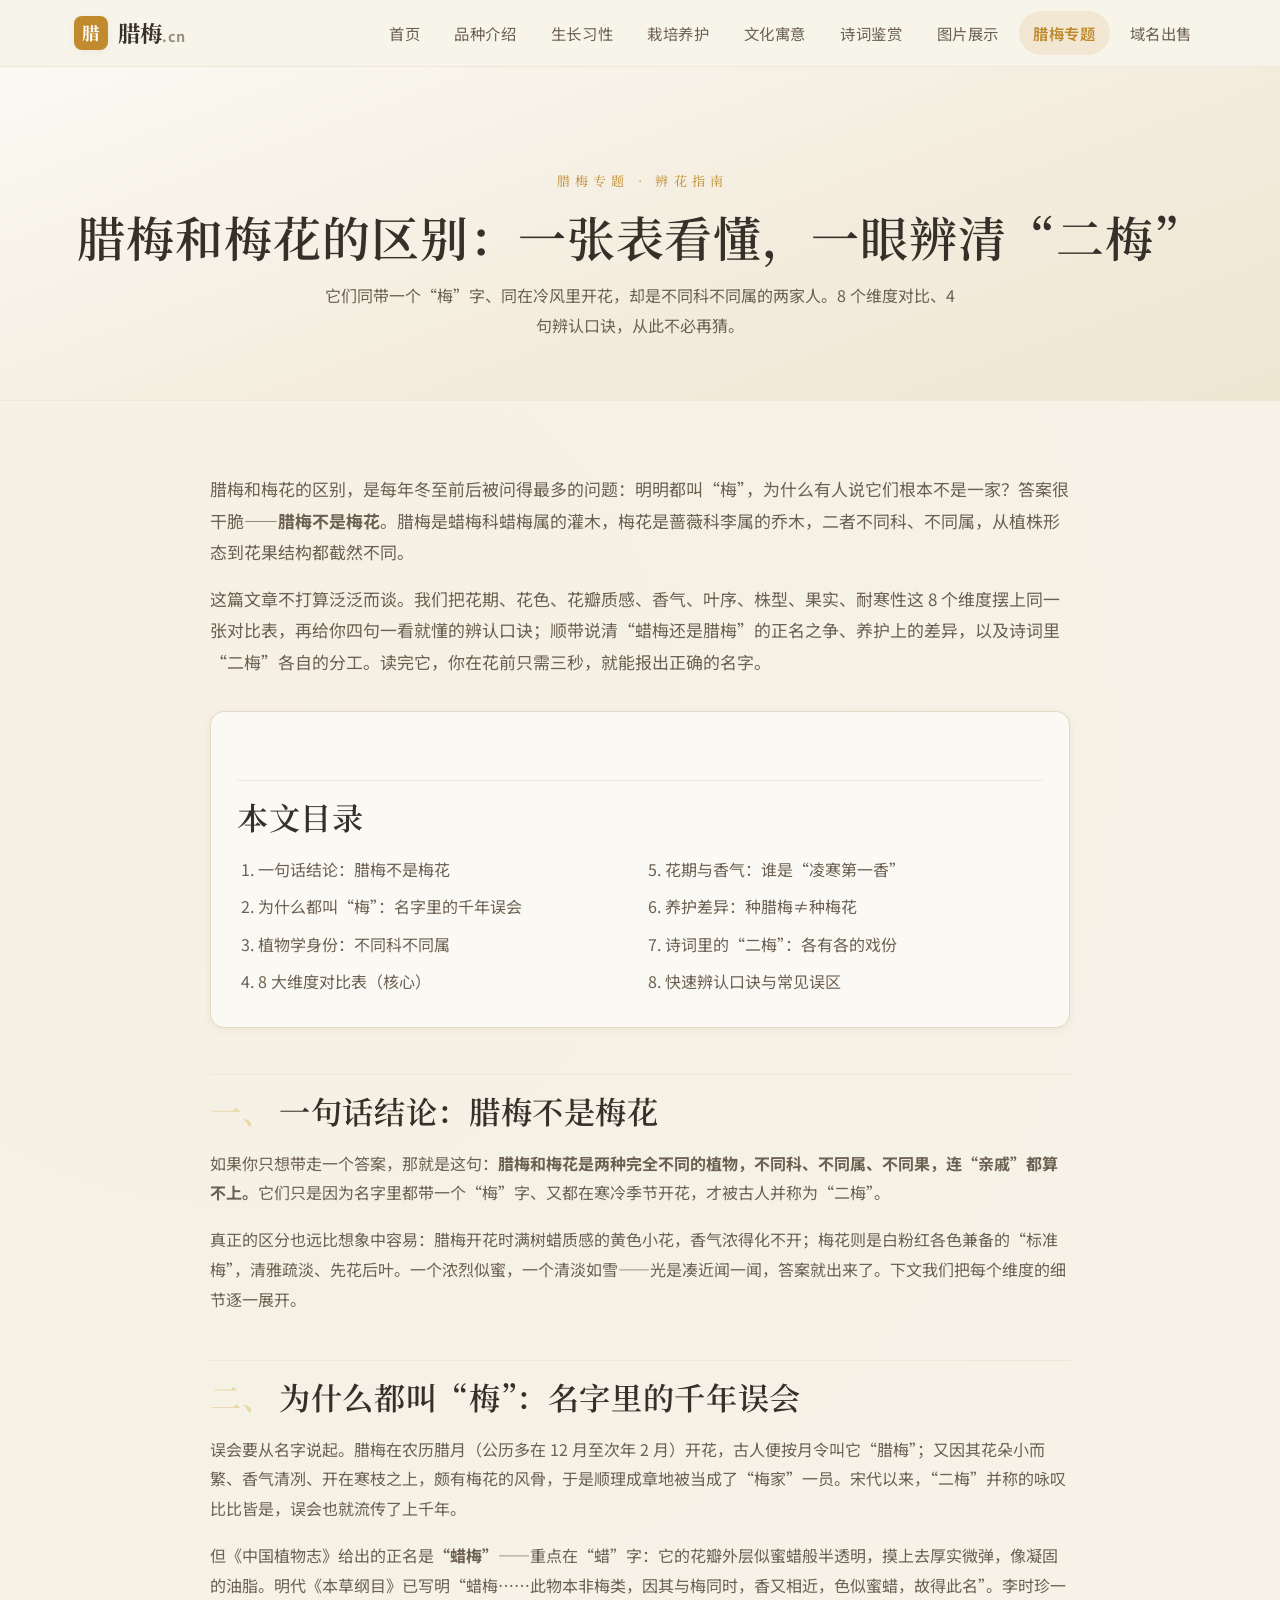
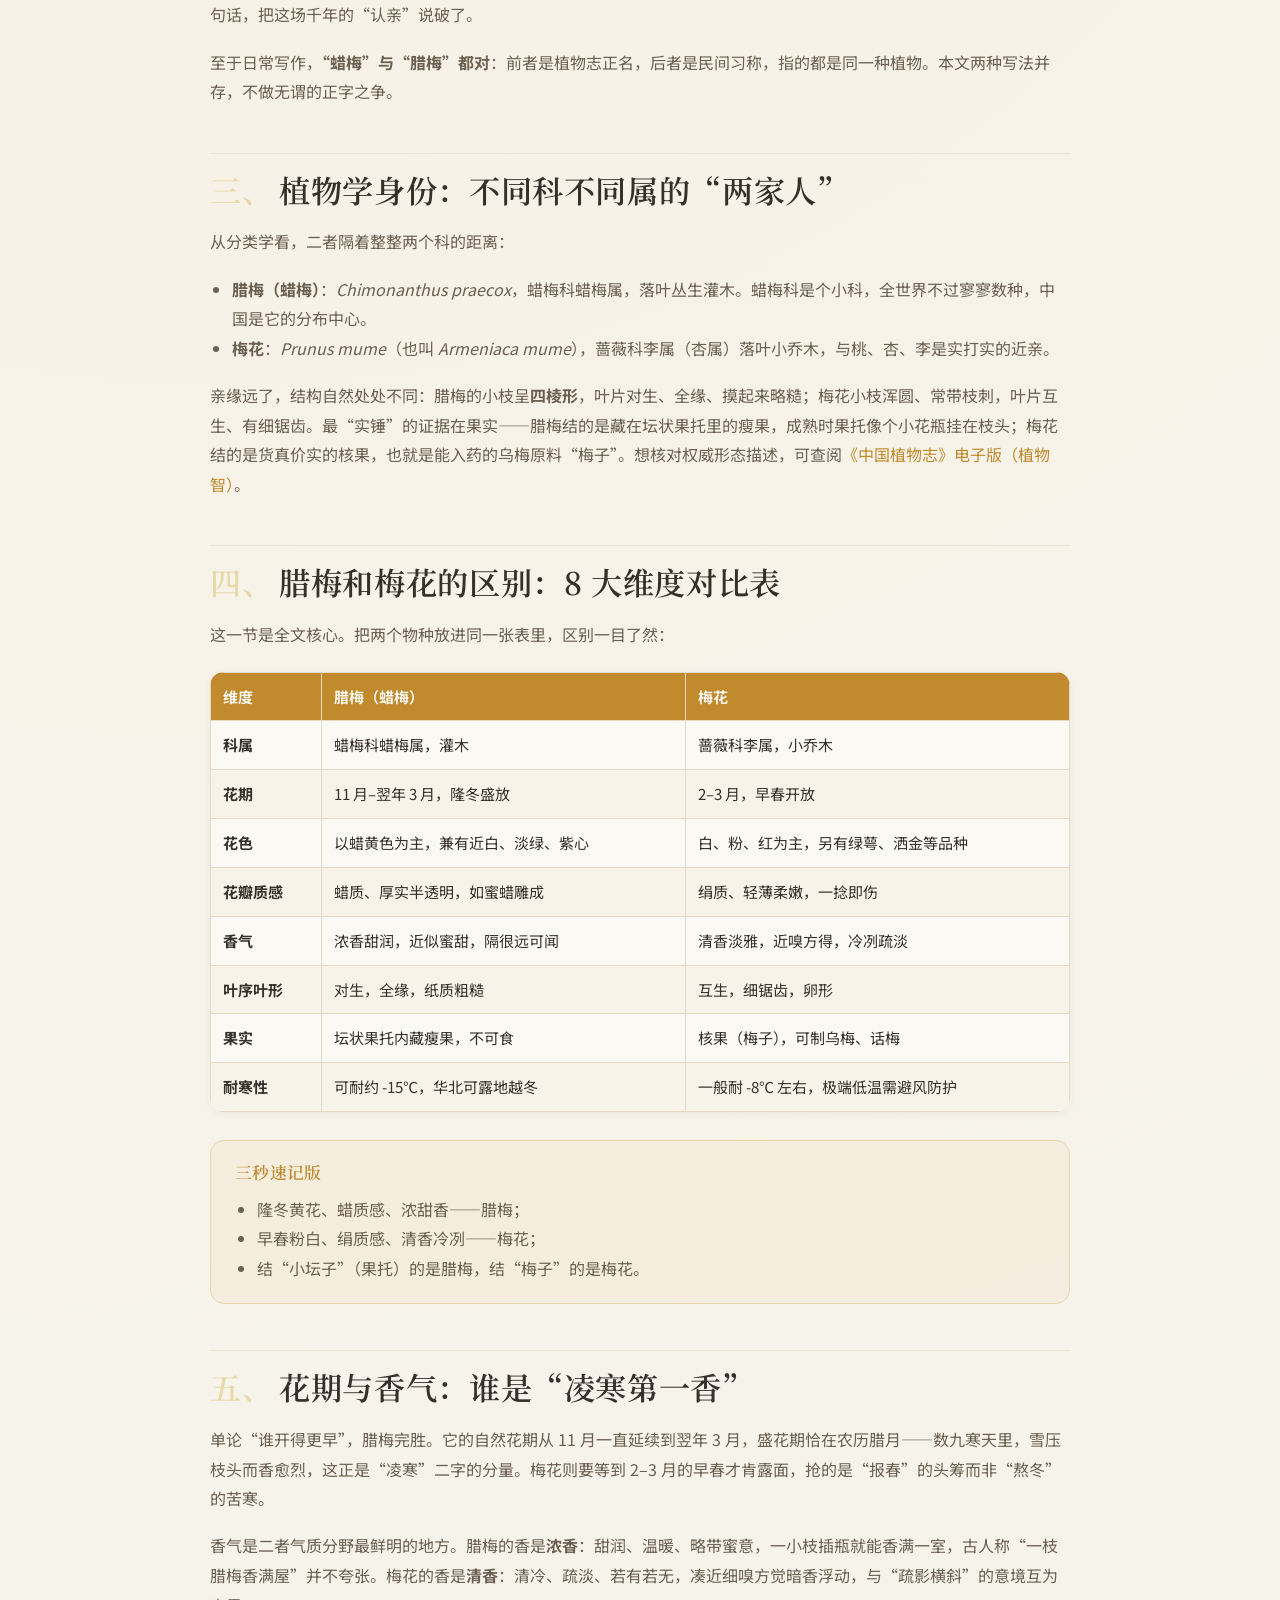
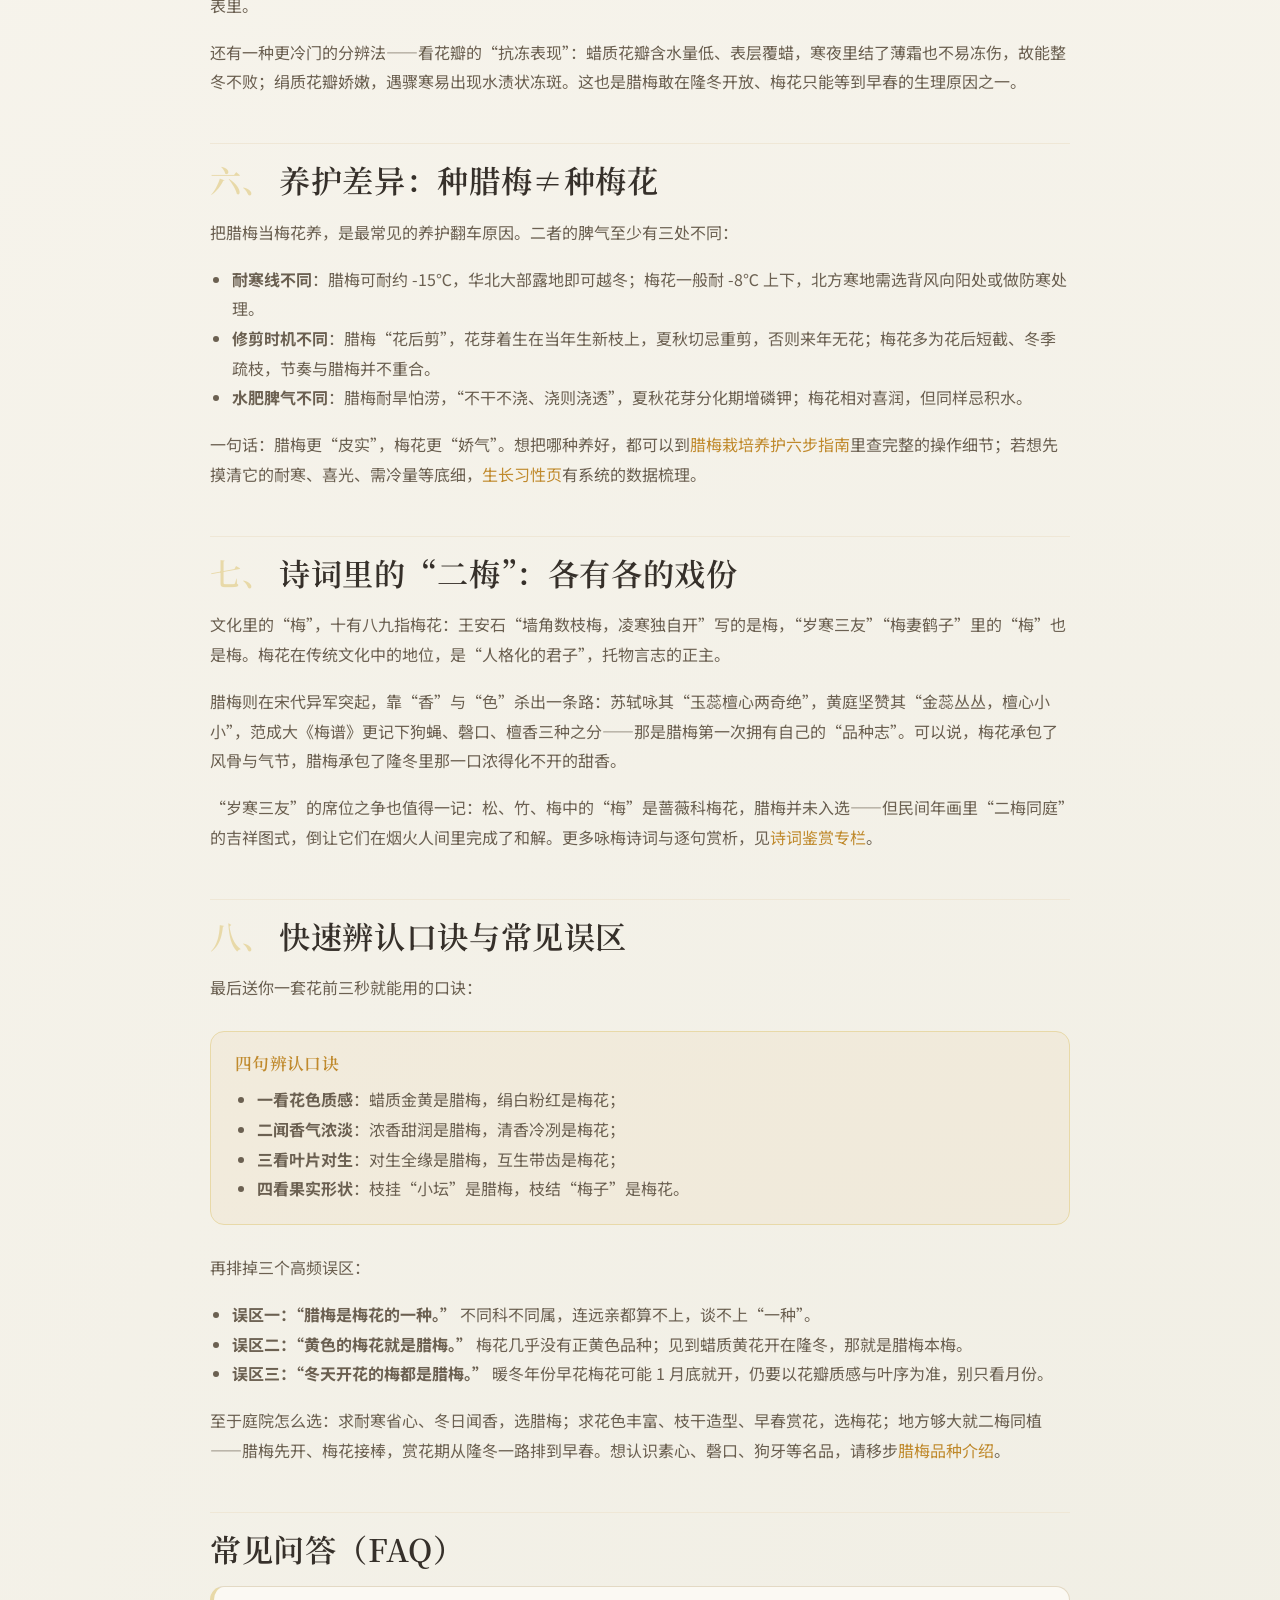
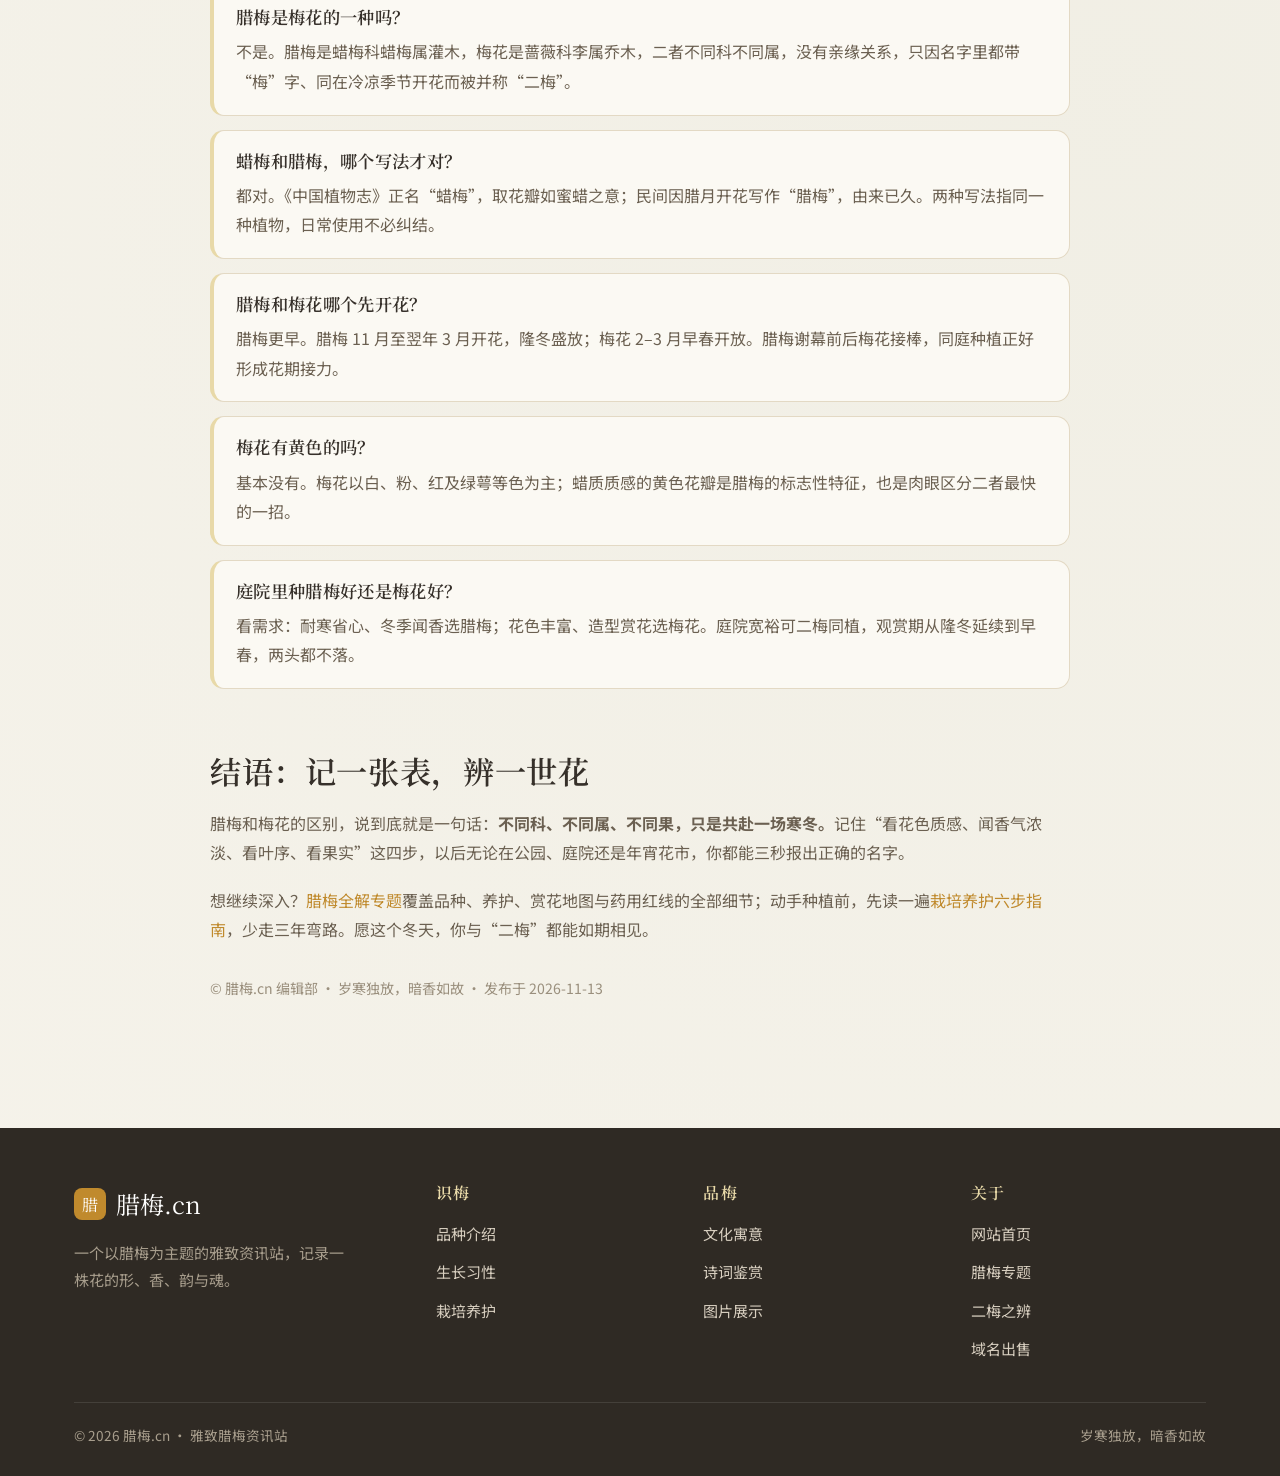
==== chabie.html @ dc93f404 "新增Spoke深文「腊梅和梅花的区别」：8维度对比表+辨认口诀+FAQ，专题页挂延伸阅读内链并更新sitemap" ====
<!DOCTYPE html>
<html lang="zh-CN">
<head>
  <script>document.documentElement.classList.add('js');</script>
  <meta charset="UTF-8" />
  <meta name="viewport" content="width=device-width, initial-scale=1.0" />
  <title>腊梅和梅花的区别：8大维度对比表+快速辨认口诀 | 腊梅.cn</title>
  <meta name="description" content="腊梅和梅花的区别在哪？一句话：不同科不同属，不是一种花。本文用花期、花色、花瓣质感、香气、叶序、株型、果实、耐寒性8个维度对比表加四句辨认口诀，讲透腊梅和梅花怎么区分，并解答谁先开花、蜡梅怎么写、庭院怎么选等5个高频问题。" />
  <meta name="keywords" content="腊梅和梅花的区别,蜡梅和梅花的区别,腊梅是梅花吗,腊梅和梅花怎么区分,腊梅梅花对比,腊梅梅花哪个先开花,庭院种腊梅还是梅花" />
  <meta name="author" content="腊梅.cn 编辑部" />
  <meta name="robots" content="index,follow" />
  <link rel="canonical" href="https://腊梅.cn/chabie.html" />

  <!-- Open Graph -->
  <meta property="og:type" content="article" />
  <meta property="og:title" content="腊梅和梅花的区别：8大维度对比表+快速辨认口诀" />
  <meta property="og:description" content="不同科不同属的“二梅”到底差在哪？花期、花色、蜡质花瓣、香气、叶序、果实、耐寒性一次对比清楚，四句口诀一眼辨明。" />
  <meta property="og:image" content="https://腊梅.cn/assets/closeup.jpg" />
  <meta property="og:url" content="https://腊梅.cn/chabie.html" />
  <meta name="twitter:card" content="summary_large_image" />

  <link rel="preconnect" href="https://fonts.googleapis.com" />
  <link rel="preconnect" href="https://fonts.gstatic.com" crossorigin />
  <link href="https://fonts.googleapis.com/css2?family=Noto+Serif+SC:wght@400;600;700&family=Noto+Sans+SC:wght@400;500;700&display=swap" rel="stylesheet" />
  <link rel="stylesheet" href="css/style.css" />
  <link rel="icon" href="assets/favicon.svg" type="image/svg+xml" />

  <!-- 结构化数据：Article + Breadcrumb + FAQ -->
  <script type="application/ld+json">
  {
    "@context": "https://schema.org",
    "@graph": [
      {
        "@type": "Article",
        "headline": "腊梅和梅花的区别：8大维度对比表与快速辨认口诀",
        "image": ["https://腊梅.cn/assets/closeup.jpg"],
        "datePublished": "2026-11-13",
        "dateModified": "2026-11-13",
        "author": { "@type": "Organization", "name": "腊梅.cn 编辑部" },
        "publisher": {
          "@type": "Organization", "name": "腊梅.cn",
          "logo": { "@type": "ImageObject", "url": "https://腊梅.cn/assets/favicon.svg" }
        },
        "description": "腊梅和梅花的区别全解析：不同科不同属，8个维度对比表、四句辨认口诀、养护差异与文化典故，附5条高频问答。",
        "mainEntityOfPage": { "@type": "WebPage", "@id": "https://腊梅.cn/chabie.html" }
      },
      {
        "@type": "BreadcrumbList",
        "itemListElement": [
          { "@type": "ListItem", "position": 1, "name": "腊梅.cn", "item": "https://腊梅.cn/" },
          { "@type": "ListItem", "position": 2, "name": "腊梅专题", "item": "https://腊梅.cn/lamei.html" },
          { "@type": "ListItem", "position": 3, "name": "腊梅和梅花的区别", "item": "https://腊梅.cn/chabie.html" }
        ]
      },
      {
        "@type": "FAQPage",
        "mainEntity": [
          { "@type": "Question", "name": "腊梅是梅花的一种吗？", "acceptedAnswer": { "@type": "Answer", "text": "不是。腊梅是蜡梅科蜡梅属灌木，梅花是蔷薇科李属乔木，二者不同科不同属，没有亲缘关系，只是名字里都带“梅”字、同样在冷凉季节开花而被并称“二梅”。" } },
          { "@type": "Question", "name": "蜡梅和腊梅，哪个写法才对？", "acceptedAnswer": { "@type": "Answer", "text": "两种写法都对、都指同一种植物。《中国植物志》正名用“蜡梅”，因其花瓣似蜜蜡；民间因它在腊月开花而写作“腊梅”，由来已久，属通用异写。" } },
          { "@type": "Question", "name": "腊梅和梅花哪个先开花？", "acceptedAnswer": { "@type": "Answer", "text": "腊梅更早。腊梅自然花期11月至翌年3月，隆冬盛放；梅花多在2月至3月早春开放。腊梅谢幕前后，梅花恰好接棒，二者可形成花期接力。" } },
          { "@type": "Question", "name": "梅花有黄色的吗？", "acceptedAnswer": { "@type": "Answer", "text": "基本没有。梅花以白、粉、红及绿萼等色为主；黄色系、蜡质质感的花瓣是腊梅的标志性特征，这也是肉眼区分二者最快的一招。" } },
          { "@type": "Question", "name": "庭院里种腊梅好还是梅花好？", "acceptedAnswer": { "@type": "Answer", "text": "求耐寒省心、冬季闻香选腊梅；求花色丰富、枝干造型与早春赏花选梅花。庭院够大也可二梅同植，腊梅先开、梅花接棒，观赏期可从冬天延续到早春。" } }
        ]
      }
    ]
  }
  </script>
</head>
<body>

  <!-- ============ 顶部导航 ============ -->
  <header class="site-header">
    <div class="container nav">
      <a class="brand" href="index.html" aria-label="腊梅.cn 首页">
        <span class="seal" aria-hidden="true">腊</span>
        <span>腊梅<span class="tld">.cn</span></span>
      </a>
      <button class="nav-toggle" aria-label="展开导航菜单" aria-expanded="false" aria-controls="nav-links">
        <span></span><span></span><span></span>
      </button>
      <ul class="nav-links" id="nav-links">
        <li><a href="index.html">首页</a></li>
        <li><a href="varieties.html">品种介绍</a></li>
        <li><a href="habits.html">生长习性</a></li>
        <li><a href="cultivation.html">栽培养护</a></li>
        <li><a href="culture.html">文化寓意</a></li>
        <li><a href="poetry.html">诗词鉴赏</a></li>
        <li><a href="gallery.html">图片展示</a></li>
        <li><a href="lamei.html" class="active">腊梅专题</a></li>
        <li><a href="sale.html">域名出售</a></li>
      </ul>
    </div>
  </header>

  <main>
    <!-- ============ 文章主视觉 ============ -->
    <section class="article-hero">
      <div class="container">
        <span class="kicker">腊梅专题 · 辨花指南</span>
        <h1>腊梅和梅花的区别：一张表看懂，一眼辨清“二梅”</h1>
        <p>它们同带一个“梅”字、同在冷风里开花，却是不同科不同属的两家人。8 个维度对比、4 句辨认口诀，从此不必再猜。</p>
      </div>
    </section>

    <div class="section">
      <div class="container">
        <article class="article">

          <!-- 导语：150-250 字，前 100 字含主词 -->
          <div class="lead">
            <p>腊梅和梅花的区别，是每年冬至前后被问得最多的问题：明明都叫“梅”，为什么有人说它们根本不是一家？答案很干脆——<strong>腊梅不是梅花</strong>。腊梅是蜡梅科蜡梅属的灌木，梅花是蔷薇科李属的乔木，二者不同科、不同属，从植株形态到花果结构都截然不同。</p>
            <p>这篇文章不打算泛泛而谈。我们把花期、花色、花瓣质感、香气、叶序、株型、果实、耐寒性这 8 个维度摆上同一张对比表，再给你四句一看就懂的辨认口诀；顺带说清“蜡梅还是腊梅”的正名之争、养护上的差异，以及诗词里“二梅”各自的分工。读完它，你在花前只需三秒，就能报出正确的名字。</p>
          </div>

          <!-- 目录 -->
          <nav class="toc" aria-label="文章目录">
            <h2>本文目录</h2>
            <ol>
              <li><a href="#s1">一句话结论：腊梅不是梅花</a></li>
              <li><a href="#s2">为什么都叫“梅”：名字里的千年误会</a></li>
              <li><a href="#s3">植物学身份：不同科不同属</a></li>
              <li><a href="#s4">8 大维度对比表（核心）</a></li>
              <li><a href="#s5">花期与香气：谁是“凌寒第一香”</a></li>
              <li><a href="#s6">养护差异：种腊梅≠种梅花</a></li>
              <li><a href="#s7">诗词里的“二梅”：各有各的戏份</a></li>
              <li><a href="#s8">快速辨认口诀与常见误区</a></li>
            </ol>
          </nav>

          <!-- ===== 一 ===== -->
          <section id="s1">
            <h2><span class="num">一、</span>一句话结论：腊梅不是梅花</h2>
            <p>如果你只想带走一个答案，那就是这句：<strong>腊梅和梅花是两种完全不同的植物，不同科、不同属、不同果，连“亲戚”都算不上。</strong>它们只是因为名字里都带一个“梅”字、又都在寒冷季节开花，才被古人并称为“二梅”。</p>
            <p>真正的区分也远比想象中容易：腊梅开花时满树蜡质感的黄色小花，香气浓得化不开；梅花则是白粉红各色兼备的“标准梅”，清雅疏淡、先花后叶。一个浓烈似蜜，一个清淡如雪——光是凑近闻一闻，答案就出来了。下文我们把每个维度的细节逐一展开。</p>
          </section>

          <!-- ===== 二 ===== -->
          <section id="s2">
            <h2><span class="num">二、</span>为什么都叫“梅”：名字里的千年误会</h2>
            <p>误会要从名字说起。腊梅在农历腊月（公历多在 12 月至次年 2 月）开花，古人便按月令叫它“腊梅”；又因其花朵小而繁、香气清冽、开在寒枝之上，颇有梅花的风骨，于是顺理成章地被当成了“梅家”一员。宋代以来，“二梅”并称的咏叹比比皆是，误会也就流传了上千年。</p>
            <p>但《中国植物志》给出的正名是<strong>“蜡梅”</strong>——重点在“蜡”字：它的花瓣外层似蜜蜡般半透明，摸上去厚实微弹，像凝固的油脂。明代《本草纲目》已写明“蜡梅……此物本非梅类，因其与梅同时，香又相近，色似蜜蜡，故得此名”。李时珍一句话，把这场千年的“认亲”说破了。</p>
            <p>至于日常写作，<strong>“蜡梅”与“腊梅”都对</strong>：前者是植物志正名，后者是民间习称，指的都是同一种植物。本文两种写法并存，不做无谓的正字之争。</p>
          </section>

          <!-- ===== 三 ===== -->
          <section id="s3">
            <h2><span class="num">三、</span>植物学身份：不同科不同属的“两家人”</h2>
            <p>从分类学看，二者隔着整整两个科的距离：</p>
            <ul>
              <li><strong>腊梅（蜡梅）</strong>：<em>Chimonanthus praecox</em>，蜡梅科蜡梅属，落叶丛生灌木。蜡梅科是个小科，全世界不过寥寥数种，中国是它的分布中心。</li>
              <li><strong>梅花</strong>：<em>Prunus mume</em>（也叫 <em>Armeniaca mume</em>），蔷薇科李属（杏属）落叶小乔木，与桃、杏、李是实打实的近亲。</li>
            </ul>
            <p>亲缘远了，结构自然处处不同：腊梅的小枝呈<strong>四棱形</strong>，叶片对生、全缘、摸起来略糙；梅花小枝浑圆、常带枝刺，叶片互生、有细锯齿。最“实锤”的证据在果实——腊梅结的是藏在坛状果托里的瘦果，成熟时果托像个小花瓶挂在枝头；梅花结的是货真价实的核果，也就是能入药的乌梅原料“梅子”。想核对权威形态描述，可查阅<a href="https://www.iplant.cn/frps" target="_blank" rel="noopener">《中国植物志》电子版（植物智）</a>。</p>
          </section>

          <!-- ===== 四 ===== -->
          <section id="s4">
            <h2><span class="num">四、</span>腊梅和梅花的区别：8 大维度对比表</h2>
            <p>这一节是全文核心。把两个物种放进同一张表里，区别一目了然：</p>
            <table>
              <thead>
                <tr><th>维度</th><th>腊梅（蜡梅）</th><th>梅花</th></tr>
              </thead>
              <tbody>
                <tr><td><strong>科属</strong></td><td>蜡梅科蜡梅属，灌木</td><td>蔷薇科李属，小乔木</td></tr>
                <tr><td><strong>花期</strong></td><td>11 月–翌年 3 月，隆冬盛放</td><td>2–3 月，早春开放</td></tr>
                <tr><td><strong>花色</strong></td><td>以蜡黄色为主，兼有近白、淡绿、紫心</td><td>白、粉、红为主，另有绿萼、洒金等品种</td></tr>
                <tr><td><strong>花瓣质感</strong></td><td>蜡质、厚实半透明，如蜜蜡雕成</td><td>绢质、轻薄柔嫩，一捻即伤</td></tr>
                <tr><td><strong>香气</strong></td><td>浓香甜润，近似蜜甜，隔很远可闻</td><td>清香淡雅，近嗅方得，冷冽疏淡</td></tr>
                <tr><td><strong>叶序叶形</strong></td><td>对生，全缘，纸质粗糙</td><td>互生，细锯齿，卵形</td></tr>
                <tr><td><strong>果实</strong></td><td>坛状果托内藏瘦果，不可食</td><td>核果（梅子），可制乌梅、话梅</td></tr>
                <tr><td><strong>耐寒性</strong></td><td>可耐约 -15℃，华北可露地越冬</td><td>一般耐 -8℃ 左右，极端低温需避风防护</td></tr>
              </tbody>
            </table>
            <div class="keypoints">
              <h3>三秒速记版</h3>
              <ul>
                <li>隆冬黄花、蜡质感、浓甜香——腊梅；</li>
                <li>早春粉白、绢质感、清香冷冽——梅花；</li>
                <li>结“小坛子”（果托）的是腊梅，结“梅子”的是梅花。</li>
              </ul>
            </div>
          </section>

          <!-- ===== 五 ===== -->
          <section id="s5">
            <h2><span class="num">五、</span>花期与香气：谁是“凌寒第一香”</h2>
            <p>单论“谁开得更早”，腊梅完胜。它的自然花期从 11 月一直延续到翌年 3 月，盛花期恰在农历腊月——数九寒天里，雪压枝头而香愈烈，这正是“凌寒”二字的分量。梅花则要等到 2–3 月的早春才肯露面，抢的是“报春”的头筹而非“熬冬”的苦寒。</p>
            <p>香气是二者气质分野最鲜明的地方。腊梅的香是<strong>浓香</strong>：甜润、温暖、略带蜜意，一小枝插瓶就能香满一室，古人称“一枝腊梅香满屋”并不夸张。梅花的香是<strong>清香</strong>：清冷、疏淡、若有若无，凑近细嗅方觉暗香浮动，与“疏影横斜”的意境互为表里。</p>
            <p>还有一种更冷门的分辨法——看花瓣的“抗冻表现”：蜡质花瓣含水量低、表层覆蜡，寒夜里结了薄霜也不易冻伤，故能整冬不败；绢质花瓣娇嫩，遇骤寒易出现水渍状冻斑。这也是腊梅敢在隆冬开放、梅花只能等到早春的生理原因之一。</p>
          </section>

          <!-- ===== 六 ===== -->
          <section id="s6">
            <h2><span class="num">六、</span>养护差异：种腊梅≠种梅花</h2>
            <p>把腊梅当梅花养，是最常见的养护翻车原因。二者的脾气至少有三处不同：</p>
            <ul>
              <li><strong>耐寒线不同</strong>：腊梅可耐约 -15℃，华北大部露地即可越冬；梅花一般耐 -8℃ 上下，北方寒地需选背风向阳处或做防寒处理。</li>
              <li><strong>修剪时机不同</strong>：腊梅“花后剪”，花芽着生在当年生新枝上，夏秋切忌重剪，否则来年无花；梅花多为花后短截、冬季疏枝，节奏与腊梅并不重合。</li>
              <li><strong>水肥脾气不同</strong>：腊梅耐旱怕涝，“不干不浇、浇则浇透”，夏秋花芽分化期增磷钾；梅花相对喜润，但同样忌积水。</li>
            </ul>
            <p>一句话：腊梅更“皮实”，梅花更“娇气”。想把哪种养好，都可以到<a href="cultivation.html">腊梅栽培养护六步指南</a>里查完整的操作细节；若想先摸清它的耐寒、喜光、需冷量等底细，<a href="habits.html">生长习性页</a>有系统的数据梳理。</p>
          </section>

          <!-- ===== 七 ===== -->
          <section id="s7">
            <h2><span class="num">七、</span>诗词里的“二梅”：各有各的戏份</h2>
            <p>文化里的“梅”，十有八九指梅花：王安石“墙角数枝梅，凌寒独自开”写的是梅，“岁寒三友”“梅妻鹤子”里的“梅”也是梅。梅花在传统文化中的地位，是“人格化的君子”，托物言志的正主。</p>
            <p>腊梅则在宋代异军突起，靠“香”与“色”杀出一条路：苏轼咏其“玉蕊檀心两奇绝”，黄庭坚赞其“金蕊丛丛，檀心小小”，范成大《梅谱》更记下狗蝇、磬口、檀香三种之分——那是腊梅第一次拥有自己的“品种志”。可以说，梅花承包了风骨与气节，腊梅承包了隆冬里那一口浓得化不开的甜香。</p>
            <p>“岁寒三友”的席位之争也值得一记：松、竹、梅中的“梅”是蔷薇科梅花，腊梅并未入选——但民间年画里“二梅同庭”的吉祥图式，倒让它们在烟火人间里完成了和解。更多咏梅诗词与逐句赏析，见<a href="poetry.html">诗词鉴赏专栏</a>。</p>
          </section>

          <!-- ===== 八 ===== -->
          <section id="s8">
            <h2><span class="num">八、</span>快速辨认口诀与常见误区</h2>
            <p>最后送你一套花前三秒就能用的口诀：</p>
            <div class="keypoints">
              <h3>四句辨认口诀</h3>
              <ul>
                <li><strong>一看花色质感</strong>：蜡质金黄是腊梅，绢白粉红是梅花；</li>
                <li><strong>二闻香气浓淡</strong>：浓香甜润是腊梅，清香冷冽是梅花；</li>
                <li><strong>三看叶片对生</strong>：对生全缘是腊梅，互生带齿是梅花；</li>
                <li><strong>四看果实形状</strong>：枝挂“小坛”是腊梅，枝结“梅子”是梅花。</li>
              </ul>
            </div>
            <p>再排掉三个高频误区：</p>
            <ul>
              <li><strong>误区一：“腊梅是梅花的一种。”</strong> 不同科不同属，连远亲都算不上，谈不上“一种”。</li>
              <li><strong>误区二：“黄色的梅花就是腊梅。”</strong> 梅花几乎没有正黄色品种；见到蜡质黄花开在隆冬，那就是腊梅本梅。</li>
              <li><strong>误区三：“冬天开花的梅都是腊梅。”</strong> 暖冬年份早花梅花可能 1 月底就开，仍要以花瓣质感与叶序为准，别只看月份。</li>
            </ul>
            <p>至于庭院怎么选：求耐寒省心、冬日闻香，选腊梅；求花色丰富、枝干造型、早春赏花，选梅花；地方够大就二梅同植——腊梅先开、梅花接棒，赏花期从隆冬一路排到早春。想认识素心、磬口、狗牙等名品，请移步<a href="varieties.html">腊梅品种介绍</a>。</p>
          </section>

          <!-- ===== FAQ ===== -->
          <section id="faq">
            <h2>常见问答（FAQ）</h2>
            <div class="faq-item">
              <h3>腊梅是梅花的一种吗？</h3>
              <p>不是。腊梅是蜡梅科蜡梅属灌木，梅花是蔷薇科李属乔木，二者不同科不同属，没有亲缘关系，只因名字里都带“梅”字、同在冷凉季节开花而被并称“二梅”。</p>
            </div>
            <div class="faq-item">
              <h3>蜡梅和腊梅，哪个写法才对？</h3>
              <p>都对。《中国植物志》正名“蜡梅”，取花瓣如蜜蜡之意；民间因腊月开花写作“腊梅”，由来已久。两种写法指同一种植物，日常使用不必纠结。</p>
            </div>
            <div class="faq-item">
              <h3>腊梅和梅花哪个先开花？</h3>
              <p>腊梅更早。腊梅 11 月至翌年 3 月开花，隆冬盛放；梅花 2–3 月早春开放。腊梅谢幕前后梅花接棒，同庭种植正好形成花期接力。</p>
            </div>
            <div class="faq-item">
              <h3>梅花有黄色的吗？</h3>
              <p>基本没有。梅花以白、粉、红及绿萼等色为主；蜡质质感的黄色花瓣是腊梅的标志性特征，也是肉眼区分二者最快的一招。</p>
            </div>
            <div class="faq-item">
              <h3>庭院里种腊梅好还是梅花好？</h3>
              <p>看需求：耐寒省心、冬季闻香选腊梅；花色丰富、造型赏花选梅花。庭院宽裕可二梅同植，观赏期从隆冬延续到早春，两头都不落。</p>
            </div>
          </section>

          <!-- ===== 结论 ===== -->
          <section class="ending" id="ending">
            <h2>结语：记一张表，辨一世花</h2>
            <p>腊梅和梅花的区别，说到底就是一句话：<strong>不同科、不同属、不同果，只是共赴一场寒冬。</strong>记住“看花色质感、闻香气浓淡、看叶序、看果实”这四步，以后无论在公园、庭院还是年宵花市，你都能三秒报出正确的名字。</p>
            <p>想继续深入？<a href="lamei.html">腊梅全解专题</a>覆盖品种、养护、赏花地图与药用红线的全部细节；动手种植前，先读一遍<a href="cultivation.html">栽培养护六步指南</a>，少走三年弯路。愿这个冬天，你与“二梅”都能如期相见。</p>
            <p class="byline">© 腊梅.cn 编辑部 · 岁寒独放，暗香如故 · 发布于 2026-11-13</p>
          </section>

        </article>
      </div>
    </div>
  </main>

  <footer class="site-footer">
    <div class="container">
      <div class="footer-grid">
        <div class="footer-col">
          <div class="footer-brand"><span class="seal" aria-hidden="true">腊</span>腊梅.cn</div>
          <p style="color:#a89e8d;font-size:0.94rem;max-width:280px;">一个以腊梅为主题的雅致资讯站，记录一株花的形、香、韵与魂。</p>
        </div>
        <div class="footer-col">
          <h4>识梅</h4>
          <ul>
            <li><a href="varieties.html">品种介绍</a></li>
            <li><a href="habits.html">生长习性</a></li>
            <li><a href="cultivation.html">栽培养护</a></li>
          </ul>
        </div>
        <div class="footer-col">
          <h4>品梅</h4>
          <ul>
            <li><a href="culture.html">文化寓意</a></li>
            <li><a href="poetry.html">诗词鉴赏</a></li>
            <li><a href="gallery.html">图片展示</a></li>
          </ul>
        </div>
        <div class="footer-col">
          <h4>关于</h4>
          <ul>
            <li><a href="index.html">网站首页</a></li>
            <li><a href="lamei.html">腊梅专题</a></li>
            <li><a href="chabie.html">二梅之辨</a></li>
            <li><a href="sale.html">域名出售</a></li>
          </ul>
        </div>
      </div>
      <div class="footer-bottom">
        <span>© <span data-year>2026</span> 腊梅.cn · 雅致腊梅资讯站</span>
        <span>岁寒独放，暗香如故</span>
      </div>
    </div>
  </footer>

  <div class="lightbox" id="lightbox" aria-hidden="true" role="dialog" aria-label="图片放大查看">
    <button class="close" aria-label="关闭">×</button>
    <img src="" alt="" />
    <p class="cap"></p>
  </div>

  <script src="js/main.js"></script>
</body>
</html>
---- css/style.css ----
/* =========================================================
   腊梅.cn — 全局样式
   设计基调：宣纸为底、腊梅为魂、墨色为骨、竹青点缀
   风格：雅致清新 · 传统文人气质 · 响应式
   ========================================================= */

:root {
  /* 色彩系统 */
  --paper:        #f7f4ec;  /* 宣纸底 */
  --paper-soft:   #fbf9f3;  /* 浅纸卡 */
  --paper-deep:   #efe9db;  /* 深纸纹 */
  --ink:          #36302a;  /* 墨色正文 */
  --ink-soft:     #6b6051;  /* 次级文字 */
  --ink-faint:    #9a8f7d;  /* 辅助文字 */
  --gold:         #c08a2d;  /* 腊梅金（主点缀） */
  --gold-bright:  #d8aa3e;  /* 亮金 */
  --gold-soft:    #e8d9a8;  /* 浅金 */
  --jade:         #7c8a5e;  /* 竹青（叶） */
  --brown:        #8a6d4f;  /* 枝干褐 */
  --line:         #e3d9c4;  /* 分割线 */
  --line-soft:    #efe7d6;

  /* 字体 */
  --serif: "Noto Serif SC", "Songti SC", "STSong", "Source Han Serif SC", "SimSun", serif;
  --sans:  "Noto Sans SC", "PingFang SC", "Microsoft YaHei", "Hiragino Sans GB", sans-serif;

  /* 尺度 */
  --maxw: 1180px;
  --radius: 14px;
  --shadow-sm: 0 2px 8px rgba(54, 48, 42, 0.06);
  --shadow:    0 8px 28px rgba(54, 48, 42, 0.10);
  --shadow-lg: 0 18px 50px rgba(54, 48, 42, 0.14);
  --ease: cubic-bezier(0.22, 0.61, 0.36, 1);
}

/* ---------- 基础重置 ---------- */
*, *::before, *::after { box-sizing: border-box; }
html { scroll-behavior: smooth; -webkit-text-size-adjust: 100%; }
body {
  margin: 0;
  font-family: var(--sans);
  color: var(--ink);
  background-color: var(--paper);
  /* 极淡的宣纸纹理：两层径向渐变叠加 */
  background-image:
    radial-gradient(circle at 18% 12%, rgba(216, 170, 62, 0.05), transparent 42%),
    radial-gradient(circle at 86% 78%, rgba(124, 138, 94, 0.05), transparent 46%);
  line-height: 1.85;
  font-size: 16px;
  -webkit-font-smoothing: antialiased;
  text-rendering: optimizeLegibility;
}
img { max-width: 100%; height: auto; display: block; }
a { color: var(--gold); text-decoration: none; transition: color 0.25s var(--ease); }
a:hover { color: var(--gold-bright); }
h1, h2, h3, h4 { font-family: var(--serif); font-weight: 600; line-height: 1.4; color: var(--ink); letter-spacing: 0.02em; }
p { margin: 0 0 1.1em; }
ul, ol { margin: 0 0 1.1em; padding-left: 1.4em; }

/* 焦点可见性（无障碍） */
a:focus-visible, button:focus-visible, input:focus-visible, textarea:focus-visible {
  outline: 2px solid var(--gold);
  outline-offset: 3px;
  border-radius: 4px;
}

/* ---------- 布局容器 ---------- */
.container { width: 100%; max-width: var(--maxw); margin: 0 auto; padding: 0 24px; }
.section { padding: 72px 0; }
.section--tight { padding: 48px 0; }

/* ---------- 顶部导航 ---------- */
.site-header {
  position: sticky; top: 0; z-index: 50;
  background: rgba(247, 244, 236, 0.82);
  backdrop-filter: saturate(150%) blur(12px);
  -webkit-backdrop-filter: saturate(150%) blur(12px);
  border-bottom: 1px solid var(--line-soft);
}
.nav {
  display: flex; align-items: center; justify-content: space-between;
  height: 66px;
}
.brand {
  display: flex; align-items: baseline; gap: 10px;
  font-family: var(--serif); font-size: 1.4rem; font-weight: 700; color: var(--ink);
}
.brand .seal {
  display: inline-flex; align-items: center; justify-content: center;
  width: 34px; height: 34px; border-radius: 8px;
  background: var(--gold); color: #fff; font-size: 1.1rem; font-weight: 700;
  box-shadow: var(--shadow-sm);
  align-self: center;
}
.brand .tld { font-size: 0.9rem; color: var(--ink-faint); font-family: var(--sans); letter-spacing: 0.05em; }
.nav-links { display: flex; align-items: center; gap: 6px; list-style: none; margin: 0; padding: 0; }
.nav-links a {
  display: inline-block; padding: 8px 14px; border-radius: 999px;
  color: var(--ink-soft); font-size: 0.96rem; letter-spacing: 0.04em;
}
.nav-links a:hover { color: var(--gold); background: rgba(192, 138, 45, 0.08); }
.nav-links a.active { color: var(--gold); background: rgba(192, 138, 45, 0.12); font-weight: 600; }

/* 汉堡按钮 */
.nav-toggle {
  display: none; width: 42px; height: 42px; border: none; background: transparent;
  cursor: pointer; padding: 0; border-radius: 10px; position: relative;
}
.nav-toggle span {
  position: absolute; left: 9px; right: 9px; height: 2px; background: var(--ink);
  border-radius: 2px; transition: transform 0.3s var(--ease), opacity 0.2s var(--ease);
}
.nav-toggle span:nth-child(1) { top: 14px; }
.nav-toggle span:nth-child(2) { top: 20px; }
.nav-toggle span:nth-child(3) { top: 26px; }
.nav-toggle[aria-expanded="true"] span:nth-child(1) { transform: translateY(6px) rotate(45deg); }
.nav-toggle[aria-expanded="true"] span:nth-child(2) { opacity: 0; }
.nav-toggle[aria-expanded="true"] span:nth-child(3) { transform: translateY(-6px) rotate(-45deg); }

/* ---------- 主视觉 Hero ---------- */
.hero {
  position: relative; overflow: hidden;
  min-height: 84dvh; display: flex; align-items: center;
  background: linear-gradient(160deg, #fbf9f3 0%, #f3ecdd 60%, #efe6d2 100%);
}
.hero__inner { position: relative; z-index: 2; width: 100%; }
.hero__art {
  position: absolute; inset: 0; z-index: 1;
  background-size: cover; background-position: center right;
  opacity: 0.5; mix-blend-mode: multiply;
  -webkit-mask-image: linear-gradient(90deg, transparent 0%, #000 55%, #000 100%);
          mask-image: linear-gradient(90deg, transparent 0%, #000 55%, #000 100%);
}
.hero__overlay { position: absolute; inset: 0; z-index: 1; background: linear-gradient(110deg, rgba(247,244,236,0.92) 35%, rgba(247,244,236,0.35) 70%, transparent 100%); }
.hero__content { max-width: 640px; }
.hero__eyebrow {
  display: inline-block; font-family: var(--serif); color: var(--gold);
  letter-spacing: 0.5em; font-size: 0.85rem; margin-bottom: 18px; padding-left: 0.5em;
}
.hero h1 {
  font-size: clamp(2.6rem, 6vw, 4.4rem); margin: 0 0 22px; line-height: 1.18;
  letter-spacing: 0.04em;
}
.hero h1 .accent { color: var(--gold); position: relative; }
.hero__lead { font-size: clamp(1rem, 1.6vw, 1.18rem); color: var(--ink-soft); margin-bottom: 30px; max-width: 540px; }
.hero__actions { display: flex; flex-wrap: wrap; gap: 14px; }

/* ---------- 按钮 ---------- */
.btn {
  display: inline-flex; align-items: center; gap: 8px;
  padding: 12px 26px; border-radius: 999px; font-size: 0.98rem; font-weight: 600;
  letter-spacing: 0.05em; cursor: pointer; border: 1px solid transparent;
  transition: transform 0.2s var(--ease), box-shadow 0.25s var(--ease), background 0.25s var(--ease);
}
.btn--primary { background: var(--gold); color: #fff; box-shadow: var(--shadow-sm); }
.btn--primary:hover { background: var(--gold-bright); color: #fff; transform: translateY(-2px); box-shadow: var(--shadow); }
.btn--ghost { background: transparent; color: var(--ink); border-color: var(--line); }
.btn--ghost:hover { border-color: var(--gold); color: var(--gold); background: rgba(192,138,45,0.06); transform: translateY(-2px); }

/* ---------- 章节标题 ---------- */
.section-head { text-align: center; max-width: 720px; margin: 0 auto 44px; }
.section-head .kicker {
  display: inline-block; font-family: var(--serif); color: var(--gold);
  letter-spacing: 0.4em; font-size: 0.8rem; margin-bottom: 12px; padding-left: 0.4em;
}
.section-head h2 { font-size: clamp(1.7rem, 3.4vw, 2.5rem); margin: 0 0 14px; }
.section-head p { color: var(--ink-soft); margin: 0; }
.divider {
  width: 64px; height: 2px; margin: 18px auto 0;
  background: linear-gradient(90deg, transparent, var(--gold), transparent);
}

/* ---------- 文化引言（首页引言段） ---------- */
.intro-grid { display: grid; grid-template-columns: 1.1fr 0.9fr; gap: 48px; align-items: center; }
.intro-text p { color: var(--ink-soft); }
.intro-text .quote {
  font-family: var(--serif); font-size: 1.25rem; color: var(--ink);
  border-left: 3px solid var(--gold-soft); padding-left: 18px; margin: 22px 0; line-height: 1.9;
}
.intro-figure {
  border-radius: var(--radius); overflow: hidden; box-shadow: var(--shadow);
  border: 1px solid var(--line);
}
.intro-figure img { width: 100%; aspect-ratio: 4 / 5; object-fit: cover; }

/* ---------- 栏目导航卡片 ---------- */
.cards { display: grid; grid-template-columns: repeat(3, 1fr); gap: 24px; }
.card {
  display: flex; flex-direction: column; gap: 12px;
  background: var(--paper-soft); border: 1px solid var(--line);
  border-radius: var(--radius); padding: 28px 26px;
  transition: transform 0.28s var(--ease), box-shadow 0.28s var(--ease), border-color 0.28s var(--ease);
}
.card:hover { transform: translateY(-6px); box-shadow: var(--shadow); border-color: var(--gold-soft); }
.card__icon {
  width: 52px; height: 52px; border-radius: 12px; display: grid; place-items: center;
  background: rgba(192, 138, 45, 0.10); color: var(--gold); font-size: 1.5rem; margin-bottom: 4px;
}
.card h3 { margin: 0; font-size: 1.3rem; }
.card p { margin: 0; color: var(--ink-soft); font-size: 0.96rem; flex: 1; }
.card__more { font-family: var(--serif); color: var(--gold); font-size: 0.95rem; letter-spacing: 0.05em; }
.card__more::after { content: " →"; transition: margin-left 0.2s var(--ease); }
.card:hover .card__more::after { margin-left: 6px; }

/* ---------- 名诗展示 ---------- */
.poem-band {
  background: linear-gradient(135deg, #f3ecdc, #efe6d1);
  border-top: 1px solid var(--line-soft); border-bottom: 1px solid var(--line-soft);
}
.poem {
  text-align: center; max-width: 720px; margin: 0 auto;
  font-family: var(--serif); font-size: clamp(1.2rem, 2.6vw, 1.7rem);
  color: var(--ink); line-height: 2.1; letter-spacing: 0.05em;
}
.poem .author { display: block; margin-top: 18px; font-size: 0.95rem; color: var(--ink-faint); letter-spacing: 0.1em; }

/* ---------- 图库预览 ---------- */
.gallery-preview { display: grid; grid-template-columns: repeat(4, 1fr); gap: 14px; }
.gallery-preview a {
  position: relative; border-radius: var(--radius); overflow: hidden;
  border: 1px solid var(--line); aspect-ratio: 1 / 1;
  box-shadow: var(--shadow-sm);
}
.gallery-preview img { width: 100%; height: 100%; object-fit: cover; transition: transform 0.5s var(--ease); }
.gallery-preview a:hover img { transform: scale(1.07); }
.gallery-preview a span {
  position: absolute; left: 0; right: 0; bottom: 0; padding: 10px 12px;
  background: linear-gradient(transparent, rgba(54,48,42,0.55)); color: #fff;
  font-family: var(--serif); font-size: 0.9rem; letter-spacing: 0.05em;
}

/* ---------- 通用内容页版式 ---------- */
.page-hero {
  position: relative; padding: 104px 0 72px; text-align: center; overflow: hidden;
  background: linear-gradient(160deg, #fbf9f3, #f1e9d8);
  border-bottom: 1px solid var(--line-soft);
}
.page-hero__bg {
  position: absolute; inset: 0; z-index: 0;
  background-size: cover; background-position: center;
  opacity: 0.16;
  -webkit-mask-image: radial-gradient(circle at 50% 28%, #000 0%, transparent 72%);
          mask-image: radial-gradient(circle at 50% 28%, #000 0%, transparent 72%);
}
.page-hero .container { position: relative; z-index: 1; }
.page-hero .kicker { font-family: var(--serif); color: var(--gold); letter-spacing: 0.4em; font-size: 0.82rem; }
.page-hero h1 { font-size: clamp(2rem, 4.5vw, 3rem); margin: 14px 0 10px; }
.page-hero p { color: var(--ink-soft); max-width: 640px; margin: 0 auto; }

/* 两栏图文 */
.feature { display: grid; grid-template-columns: 1fr 1fr; gap: 44px; align-items: center; }
.feature--reverse .feature__media { order: 2; }
.feature__media { border-radius: var(--radius); overflow: hidden; box-shadow: var(--shadow); border: 1px solid var(--line); }
.feature__media img { width: 100%; aspect-ratio: 4 / 3; object-fit: cover; }
.feature h3 { font-size: 1.6rem; margin: 0 0 14px; }
.feature p { color: var(--ink-soft); }

/* 信息卡网格（品种/习性等） */
.info-grid { display: grid; grid-template-columns: repeat(2, 1fr); gap: 22px; }
.info-card {
  background: var(--paper-soft); border: 1px solid var(--line);
  border-radius: var(--radius); padding: 26px 24px; box-shadow: var(--shadow-sm);
  transition: transform 0.25s var(--ease), box-shadow 0.25s var(--ease);
}
.info-card:hover { transform: translateY(-4px); box-shadow: var(--shadow); }
.info-card h3 { margin: 0 0 6px; font-size: 1.25rem; display: flex; align-items: center; gap: 10px; }
.info-card .tag { font-size: 0.78rem; color: #fff; background: var(--jade); padding: 2px 10px; border-radius: 999px; font-family: var(--sans); letter-spacing: 0.05em; }
.info-card p { margin: 0; color: var(--ink-soft); font-size: 0.96rem; }

/* 数据条（生长习性） */
.facts { display: grid; grid-template-columns: repeat(4, 1fr); gap: 18px; }
.fact {
  text-align: center; padding: 24px 16px; border-radius: var(--radius);
  background: var(--paper-soft); border: 1px solid var(--line);
}
.fact .num { font-family: var(--serif); font-size: 2rem; color: var(--gold); line-height: 1; }
.fact .label { display: block; margin-top: 8px; color: var(--ink-soft); font-size: 0.9rem; }

/* 步骤（养护）—— 双栏紧凑卡片，编号与正文对齐 */
.steps { counter-reset: step; display: grid; grid-template-columns: repeat(2, 1fr); gap: 16px; }
.step {
  display: grid; grid-template-columns: 42px 1fr; column-gap: 16px; row-gap: 4px; align-items: start;
  background: var(--paper-soft); border: 1px solid var(--line); border-radius: var(--radius);
  padding: 18px 20px; box-shadow: var(--shadow-sm);
  transition: transform 0.25s var(--ease), box-shadow 0.25s var(--ease), border-color 0.25s var(--ease);
}
.step:hover { transform: translateY(-3px); box-shadow: var(--shadow); border-color: var(--gold-soft); }
.step::before {
  counter-increment: step; content: counter(step);
  grid-column: 1; grid-row: 1 / -1; align-self: start;
  width: 42px; height: 42px; border-radius: 50%; display: grid; place-items: center;
  background: var(--gold); color: #fff; font-family: var(--serif); font-size: 1.1rem; font-weight: 700;
}
.step h3 { grid-column: 2; margin: 2px 0 4px; font-size: 1.08rem; }
.step p { grid-column: 2; margin: 0; color: var(--ink-soft); font-size: 0.92rem; line-height: 1.72; }

/* 诗词列表 */
.poem-list { display: grid; gap: 22px; }
.poem-item {
  background: var(--paper-soft); border: 1px solid var(--line); border-left: 4px solid var(--gold-soft);
  border-radius: var(--radius); padding: 28px 30px; box-shadow: var(--shadow-sm);
}
.poem-item h3 { margin: 0 0 4px; font-size: 1.35rem; }
.poem-item .meta { color: var(--gold); font-family: var(--serif); font-size: 0.95rem; letter-spacing: 0.08em; margin-bottom: 14px; }
.poem-item .body { font-family: var(--serif); font-size: 1.2rem; line-height: 2.1; color: var(--ink); white-space: pre-line; }
.poem-item .note { margin: 14px 0 0; color: var(--ink-soft); font-size: 0.94rem; }

/* 寓意卡片 */
.symbol-grid { display: grid; grid-template-columns: repeat(3, 1fr); gap: 22px; }
.symbol {
  text-align: center; padding: 30px 22px; border-radius: var(--radius);
  background: var(--paper-soft); border: 1px solid var(--line); box-shadow: var(--shadow-sm);
  transition: transform 0.25s var(--ease);
}
.symbol:hover { transform: translateY(-5px); }
.symbol .glyph { font-family: var(--serif); font-size: 2.4rem; color: var(--gold); line-height: 1; margin-bottom: 12px; }
.symbol h3 { margin: 0 0 8px; font-size: 1.2rem; }
.symbol p { margin: 0; color: var(--ink-soft); font-size: 0.95rem; }

/* 图库大网格 */
.gallery-grid { display: grid; grid-template-columns: repeat(3, 1fr); gap: 18px; }
.gallery-grid figure {
  margin: 0; border-radius: var(--radius); overflow: hidden; border: 1px solid var(--line);
  box-shadow: var(--shadow-sm); cursor: zoom-in; background: var(--paper-deep);
}
.gallery-grid img { width: 100%; aspect-ratio: 4 / 3; object-fit: cover; transition: transform 0.5s var(--ease); }
.gallery-grid figure:hover img { transform: scale(1.05); }
.gallery-grid figcaption {
  padding: 12px 14px; font-family: var(--serif); color: var(--ink-soft);
  font-size: 0.95rem; letter-spacing: 0.04em; background: var(--paper-soft);
}

/* 面包屑 */
.crumb { font-size: 0.88rem; color: var(--ink-faint); margin-bottom: 18px; }
.crumb a { color: var(--ink-faint); }
.crumb a:hover { color: var(--gold); }
.crumb span { margin: 0 6px; }

/* 内链提示框 */
.callout {
  border: 1px solid var(--gold-soft); background: rgba(216,170,62,0.06);
  border-radius: var(--radius); padding: 18px 22px; margin: 26px 0;
}
.callout strong { color: var(--gold); }

/* ---------- 页脚 ---------- */
.site-footer {
  background: #2f2a24; color: #d8cfc0; margin-top: 40px;
  padding: 54px 0 28px;
}
.site-footer a { color: #d8cfc0; }
.site-footer a:hover { color: var(--gold-soft); }
.footer-grid { display: grid; grid-template-columns: 1.4fr 1fr 1fr 1fr; gap: 32px; }
.footer-brand { font-family: var(--serif); font-size: 1.5rem; color: #fff; margin-bottom: 12px; display: flex; align-items: center; gap: 10px; }
.footer-brand .seal { background: var(--gold); color: #fff; width: 32px; height: 32px; border-radius: 8px; display: grid; place-items: center; font-size: 1rem; }
.footer-col h4 { color: var(--gold-soft); font-size: 1rem; letter-spacing: 0.1em; margin: 0 0 14px; }
.footer-col ul { list-style: none; padding: 0; margin: 0; display: grid; gap: 9px; }
.footer-col a { font-size: 0.94rem; }
.footer-bottom {
  margin-top: 38px; padding-top: 20px; border-top: 1px solid rgba(255,255,255,0.10);
  display: flex; justify-content: space-between; flex-wrap: wrap; gap: 10px;
  font-size: 0.85rem; color: #a89e8d;
}

/* ---------- 滚动渐显动画 ---------- */
/* 渐进增强：仅当 JS 启用（<html class="js">）才隐藏，JS 禁用时内容始终可见，避免“空白页” */
.js .reveal { opacity: 0; transform: translateY(24px); transition: opacity 0.7s var(--ease), transform 0.7s var(--ease); }
.js .reveal.is-visible { opacity: 1; transform: none; }

/* ---------- 灯箱 ---------- */
.lightbox {
  position: fixed; inset: 0; z-index: 100; display: none;
  background: rgba(28, 24, 20, 0.88); padding: 5vh 5vw;
  align-items: center; justify-content: center; flex-direction: column; gap: 16px;
}
.lightbox.open { display: flex; }
.lightbox img { max-width: 100%; max-height: 82vh; border-radius: 10px; box-shadow: 0 20px 60px rgba(0,0,0,0.5); }
.lightbox .cap { color: #ece3d2; font-family: var(--serif); letter-spacing: 0.05em; }
.lightbox .close {
  position: absolute; top: 22px; right: 26px; width: 44px; height: 44px;
  border: none; border-radius: 50%; background: rgba(255,255,255,0.15); color: #fff;
  font-size: 1.5rem; cursor: pointer; line-height: 1;
}

/* =========================================================
   响应式
   ========================================================= */
@media (max-width: 980px) {
  .intro-grid { grid-template-columns: 1fr; gap: 30px; }
  .intro-figure { max-width: 460px; margin: 0 auto; }
  .cards { grid-template-columns: repeat(2, 1fr); }
  .gallery-preview { grid-template-columns: repeat(2, 1fr); }
  .facts { grid-template-columns: repeat(2, 1fr); }
  .feature { grid-template-columns: 1fr; gap: 26px; }
  .feature--reverse .feature__media { order: 0; }
  .info-grid { grid-template-columns: 1fr; }
  .symbol-grid { grid-template-columns: repeat(2, 1fr); }
  .gallery-grid { grid-template-columns: repeat(2, 1fr); }
  .footer-grid { grid-template-columns: 1fr 1fr; }
}

@media (max-width: 720px) {
  .section { padding: 52px 0; }
  .nav-links {
    position: fixed; top: 66px; left: 0; right: 0;
    flex-direction: column; align-items: stretch; gap: 0;
    background: var(--paper-soft); border-bottom: 1px solid var(--line);
    box-shadow: var(--shadow);
    max-height: 0; overflow: hidden; transition: max-height 0.35s var(--ease);
  }
  .nav-links.open { max-height: 70vh; }
  .nav-links li { border-top: 1px solid var(--line-soft); }
  .nav-links a { display: block; padding: 14px 24px; border-radius: 0; }
  .nav-links a:hover, .nav-links a.active { background: rgba(192,138,45,0.10); }
  .nav-toggle { display: block; }
  .hero { min-height: 78dvh; }
  .hero__art { opacity: 0.32; -webkit-mask-image: linear-gradient(180deg, #000 40%, transparent 100%); mask-image: linear-gradient(180deg, #000 40%, transparent 100%); }
  .hero__overlay { background: linear-gradient(180deg, rgba(247,244,236,0.6) 0%, rgba(247,244,236,0.92) 60%, var(--paper) 100%); }
  .cards { grid-template-columns: 1fr; }
  .gallery-preview { grid-template-columns: repeat(2, 1fr); }
  .facts { grid-template-columns: 1fr 1fr; }
  .symbol-grid { grid-template-columns: 1fr; }
  .steps { grid-template-columns: 1fr; }
  .gallery-grid { grid-template-columns: 1fr; }
  .footer-grid { grid-template-columns: 1fr; gap: 26px; }
  .footer-bottom { flex-direction: column; }
  .poem-item { padding: 22px 20px; }
  .poem-item .body { font-size: 1.08rem; }
  .container { padding: 0 18px; }
}

/* 尊重「减少动效」偏好 */
@media (prefers-reduced-motion: reduce) {
  * { animation: none !important; transition: none !important; scroll-behavior: auto !important; }
  .js .reveal { opacity: 1; transform: none; }
}

/* ---------- 首页专题推荐横幅 ---------- */
.topic-banner { background: linear-gradient(135deg, #fbf6ea, #f3e7c9); border-top: 1px solid var(--line-soft); border-bottom: 1px solid var(--line-soft); }
.topic-banner__inner { display: flex; align-items: center; justify-content: space-between; gap: 28px; flex-wrap: wrap; }
.topic-banner__text { max-width: 740px; text-align: left; }
.topic-banner__text h2 { font-size: clamp(1.5rem, 3vw, 2.1rem); margin: 8px 0 10px; }
.topic-banner__text p { color: var(--ink-soft); margin: 0; }
.topic-banner .btn { white-space: nowrap; }
@media (max-width: 640px) {
  .topic-banner__inner { flex-direction: column; align-items: flex-start; }
}

/* =========================================================
   腊梅专题页 (lamei.html) 专属样式
   ========================================================= */
.article-hero {
  position: relative; padding: 98px 0 60px; text-align: center; overflow: hidden;
  background: linear-gradient(160deg, #fbf9f3 0%, #f3ecdd 60%, #efe6d2 100%);
  border-bottom: 1px solid var(--line-soft);
}
.article-hero .kicker {
  display: inline-block; font-family: var(--serif); color: var(--gold);
  letter-spacing: 0.4em; font-size: 0.82rem; margin-bottom: 14px; padding-left: 0.4em;
}
.article-hero h1 { font-size: clamp(1.9rem, 4.2vw, 3rem); margin: 0 0 14px; line-height: 1.25; }
.article-hero p { color: var(--ink-soft); max-width: 640px; margin: 0 auto; }

.article { max-width: 860px; margin: 0 auto; }
.article .lead { font-size: 1.06rem; color: var(--ink-soft); }
.article .lead p { margin-bottom: 0.9em; }

/* 目录 */
.toc {
  background: var(--paper-soft); border: 1px solid var(--line);
  border-radius: var(--radius); padding: 22px 26px; margin: 34px 0 10px;
  box-shadow: var(--shadow-sm);
}
.toc h2 { font-size: 1.05rem; margin: 0 0 12px; font-family: var(--serif); }
.toc ol { margin: 0; padding-left: 1.3em; columns: 2; column-gap: 30px; }
.toc li { margin-bottom: 8px; }
.toc a { color: var(--ink-soft); }
.toc a:hover { color: var(--gold); }

.article h2 {
  font-size: clamp(1.45rem, 3vw, 1.95rem); margin: 46px 0 16px;
  padding-top: 14px; border-top: 1px solid var(--line-soft); scroll-margin-top: 84px;
}
.article h2 .num { color: var(--gold-soft); margin-right: 6px; }
.article h3 { font-size: 1.22rem; margin: 30px 0 10px; color: var(--gold); }
.article p { color: var(--ink-soft); }
.article ul, .article ol { color: var(--ink-soft); }

.article .figure { margin: 26px 0; border-radius: var(--radius); overflow: hidden; border: 1px solid var(--line); box-shadow: var(--shadow-sm); }
.article .figure img { width: 100%; display: block; }
.article .figure figcaption { padding: 10px 14px; font-size: 0.88rem; color: var(--gold); background: var(--paper-soft); font-family: var(--serif); }

.article .keypoints { background: rgba(192,138,45,0.06); border: 1px solid var(--gold-soft); border-radius: var(--radius); padding: 20px 24px; margin: 28px 0; }
.article .keypoints h3 { margin: 0 0 10px; color: var(--gold); font-size: 1.05rem; }
.article .keypoints ul { margin-bottom: 0; }

.article .warn { background: #fdf3ef; border: 1px solid #e7b9a6; border-left: 4px solid #c0583a; border-radius: var(--radius); padding: 14px 18px; margin: 22px 0; color: #7a3b28; font-size: 0.96rem; }

.article table { width: 100%; border-collapse: collapse; margin: 22px 0; background: var(--paper-soft); border-radius: var(--radius); overflow: hidden; box-shadow: var(--shadow-sm); font-size: 0.94rem; }
.article th, .article td { border: 1px solid var(--line); padding: 10px 12px; text-align: left; vertical-align: top; }
.article th { background: var(--gold); color: #fff; font-weight: 600; }
.article tbody tr:nth-child(even) { background: rgba(192,138,45,0.05); }

.faq-item { background: var(--paper-soft); border: 1px solid var(--line); border-left: 4px solid var(--gold-soft); border-radius: var(--radius); padding: 18px 22px; margin: 14px 0; scroll-margin-top: 84px; }
.faq-item h3 { margin: 0 0 8px; font-size: 1.08rem; color: var(--ink); }
.faq-item p { margin: 0; }

.article .byline { font-size: 0.88rem; color: var(--ink-faint); margin-top: 30px; }
.article .ending h2 { border-top: none; }

@media (max-width: 720px) {
  .toc ol { columns: 1; }
  .article-hero { padding: 78px 0 44px; }
}
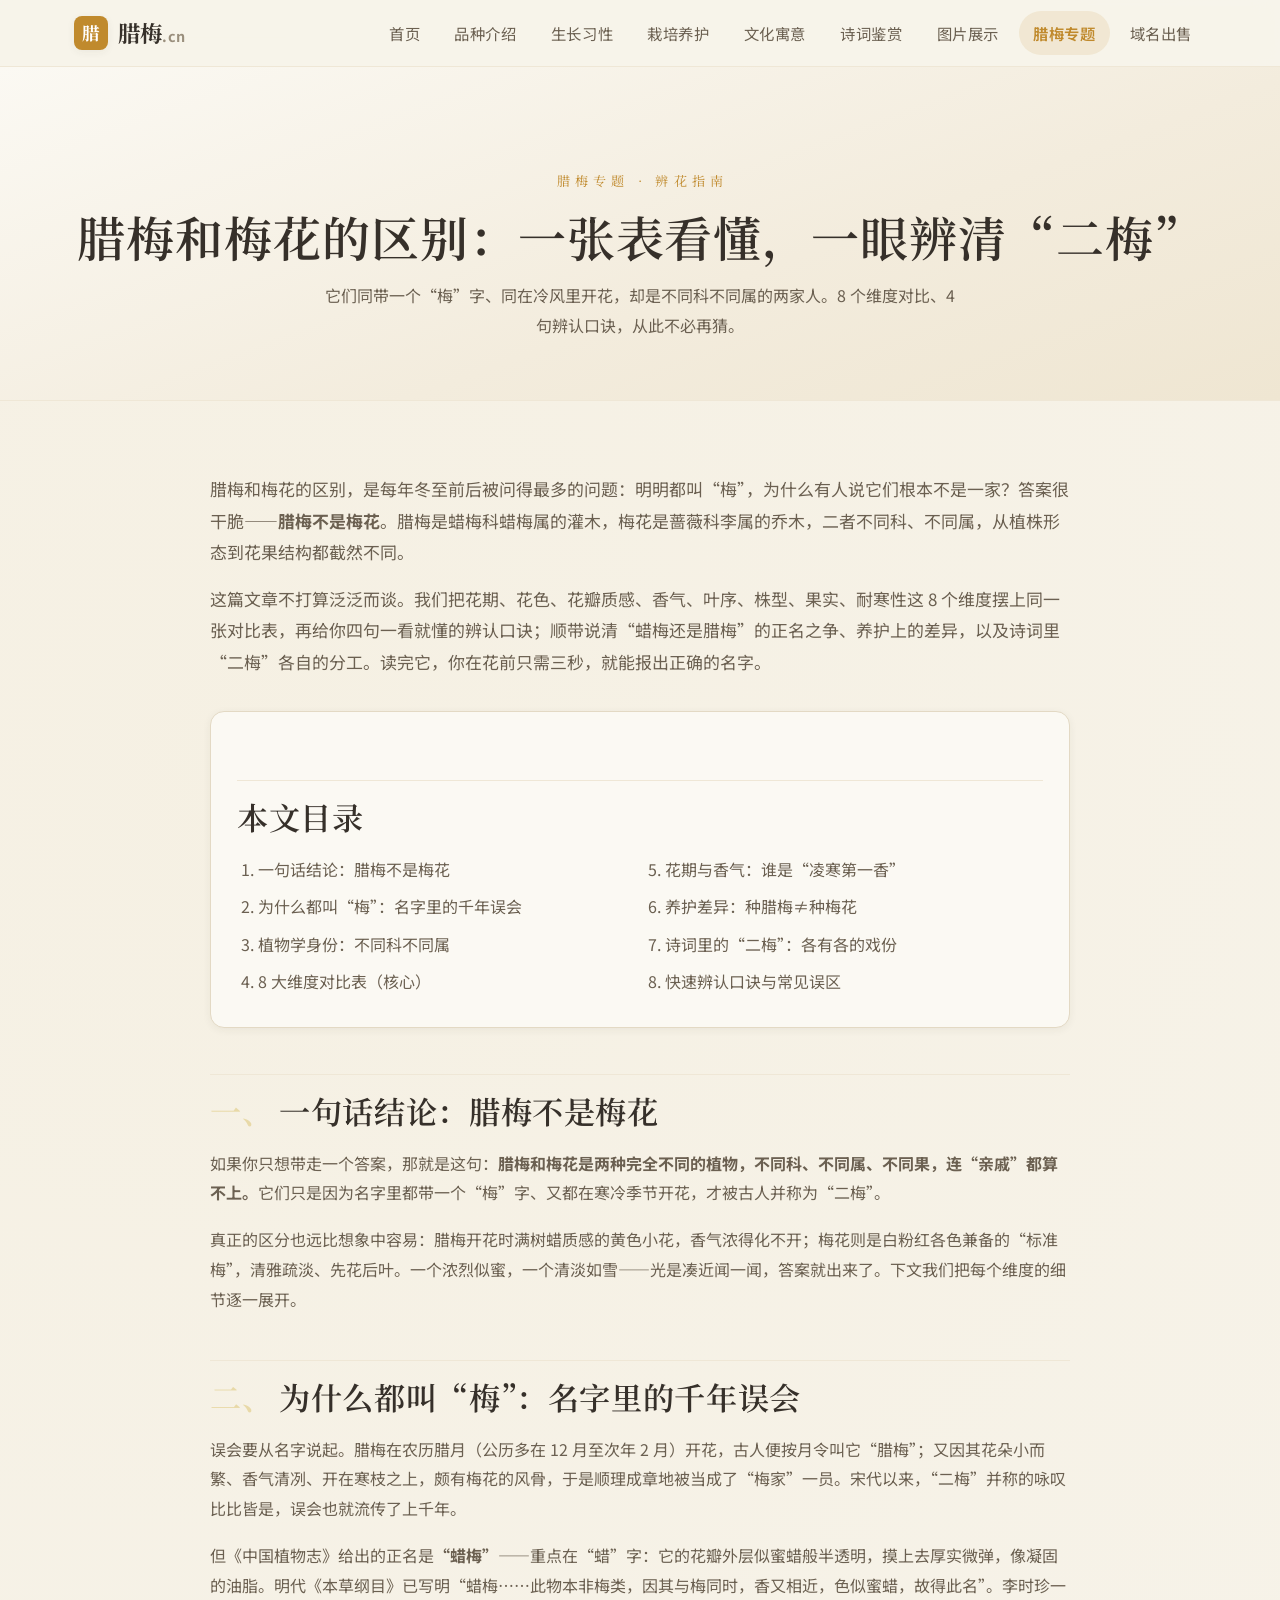
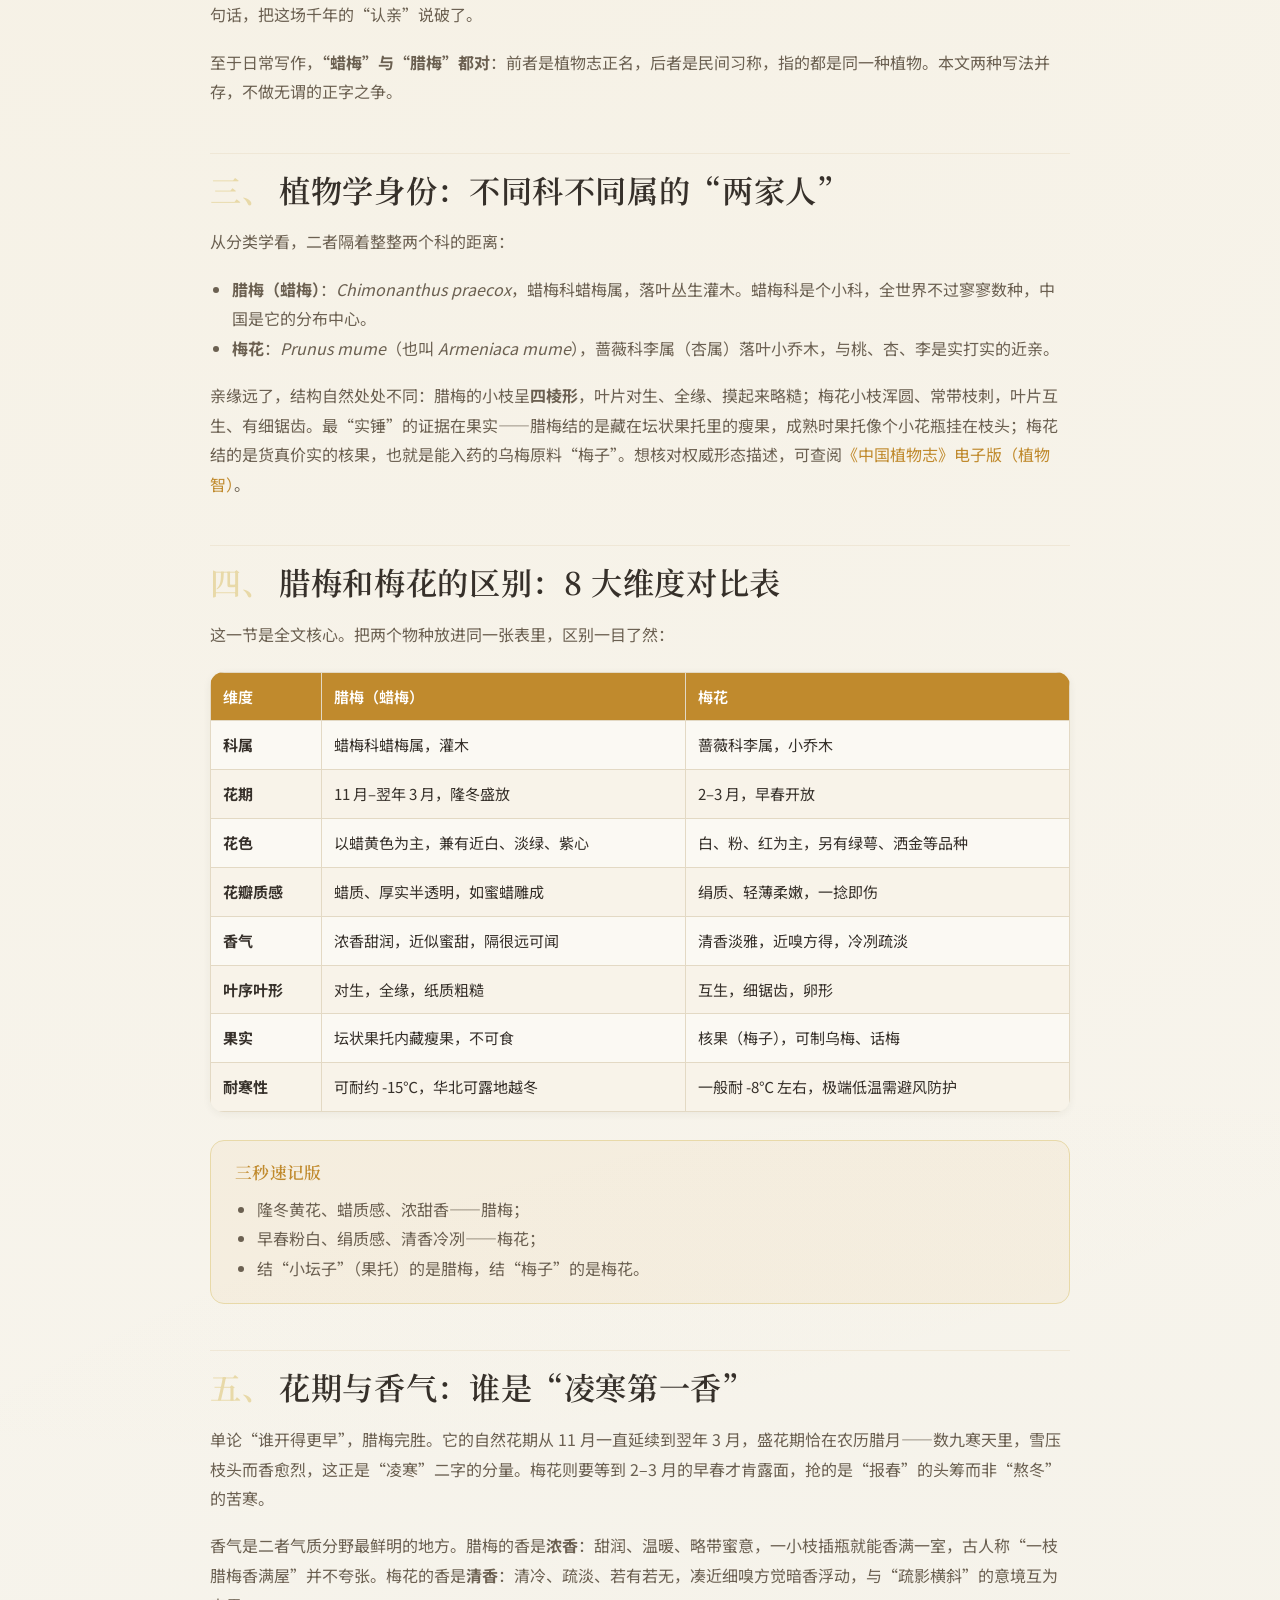
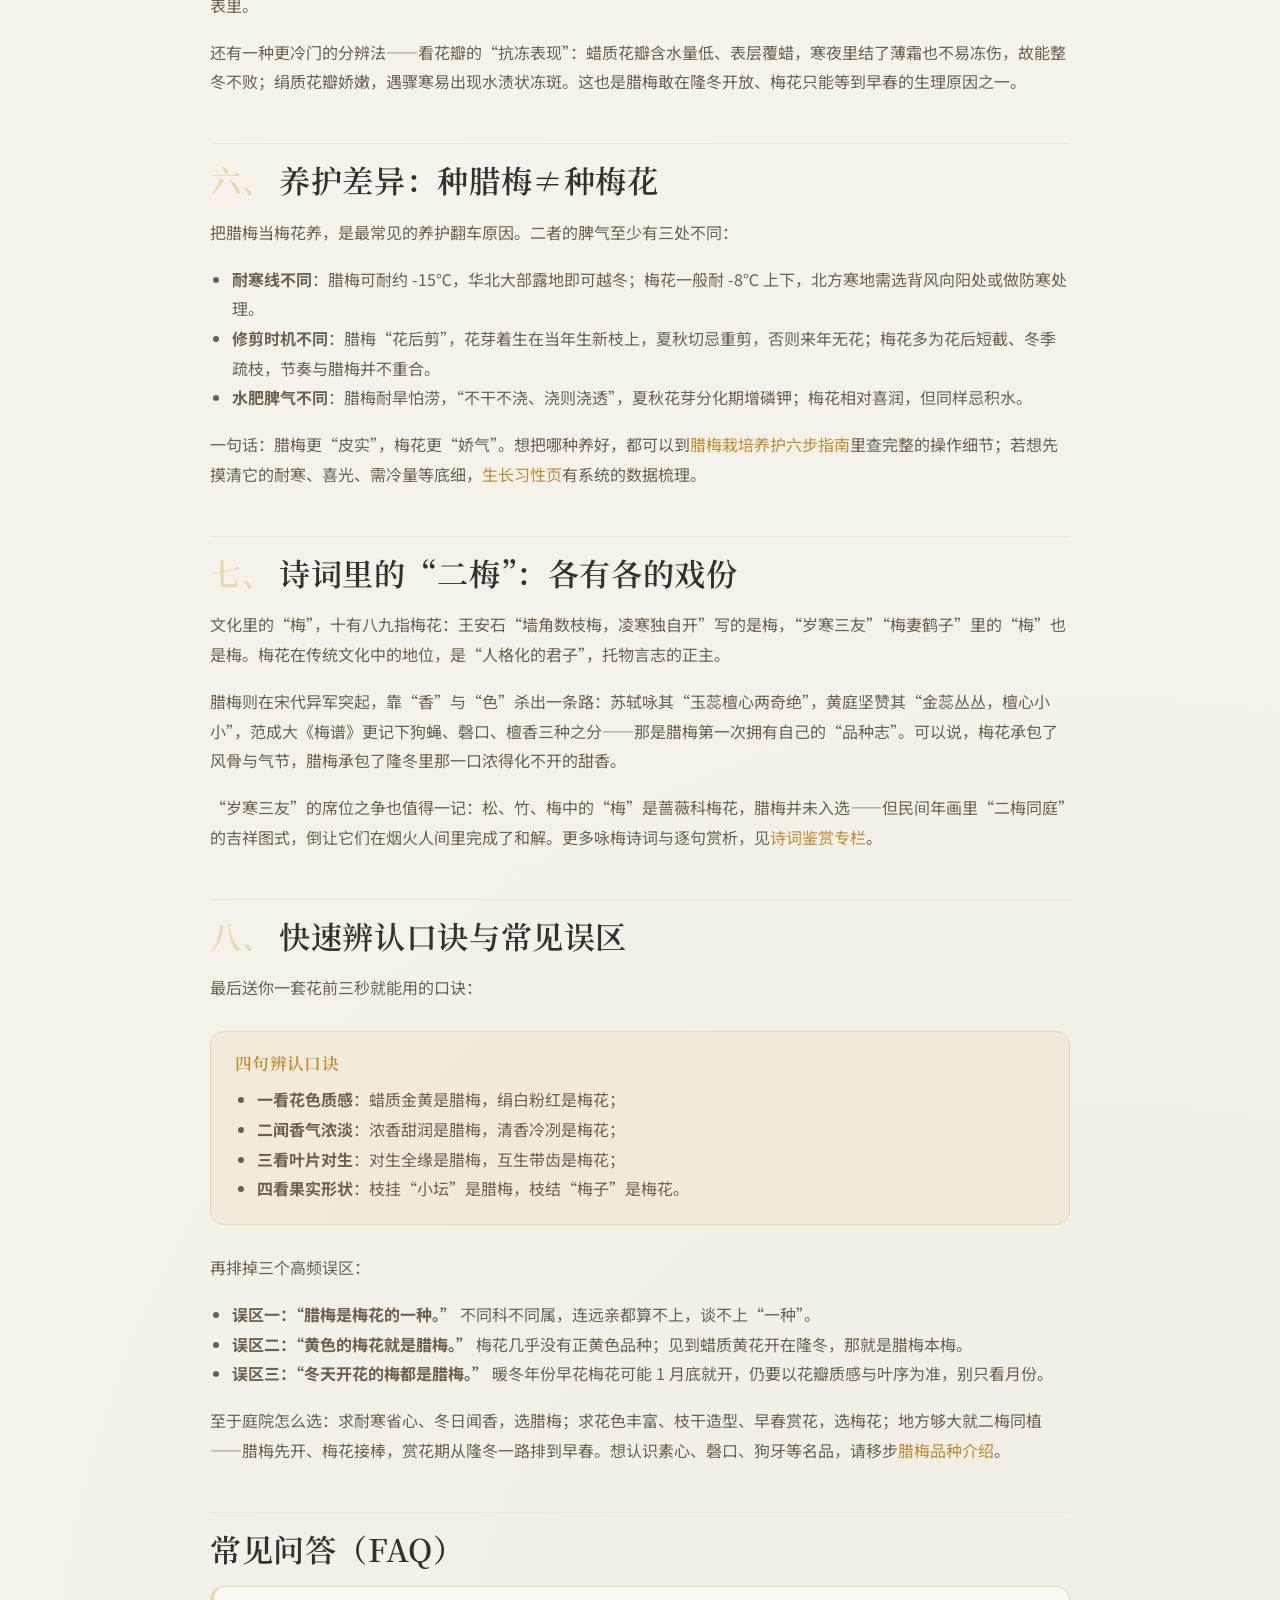
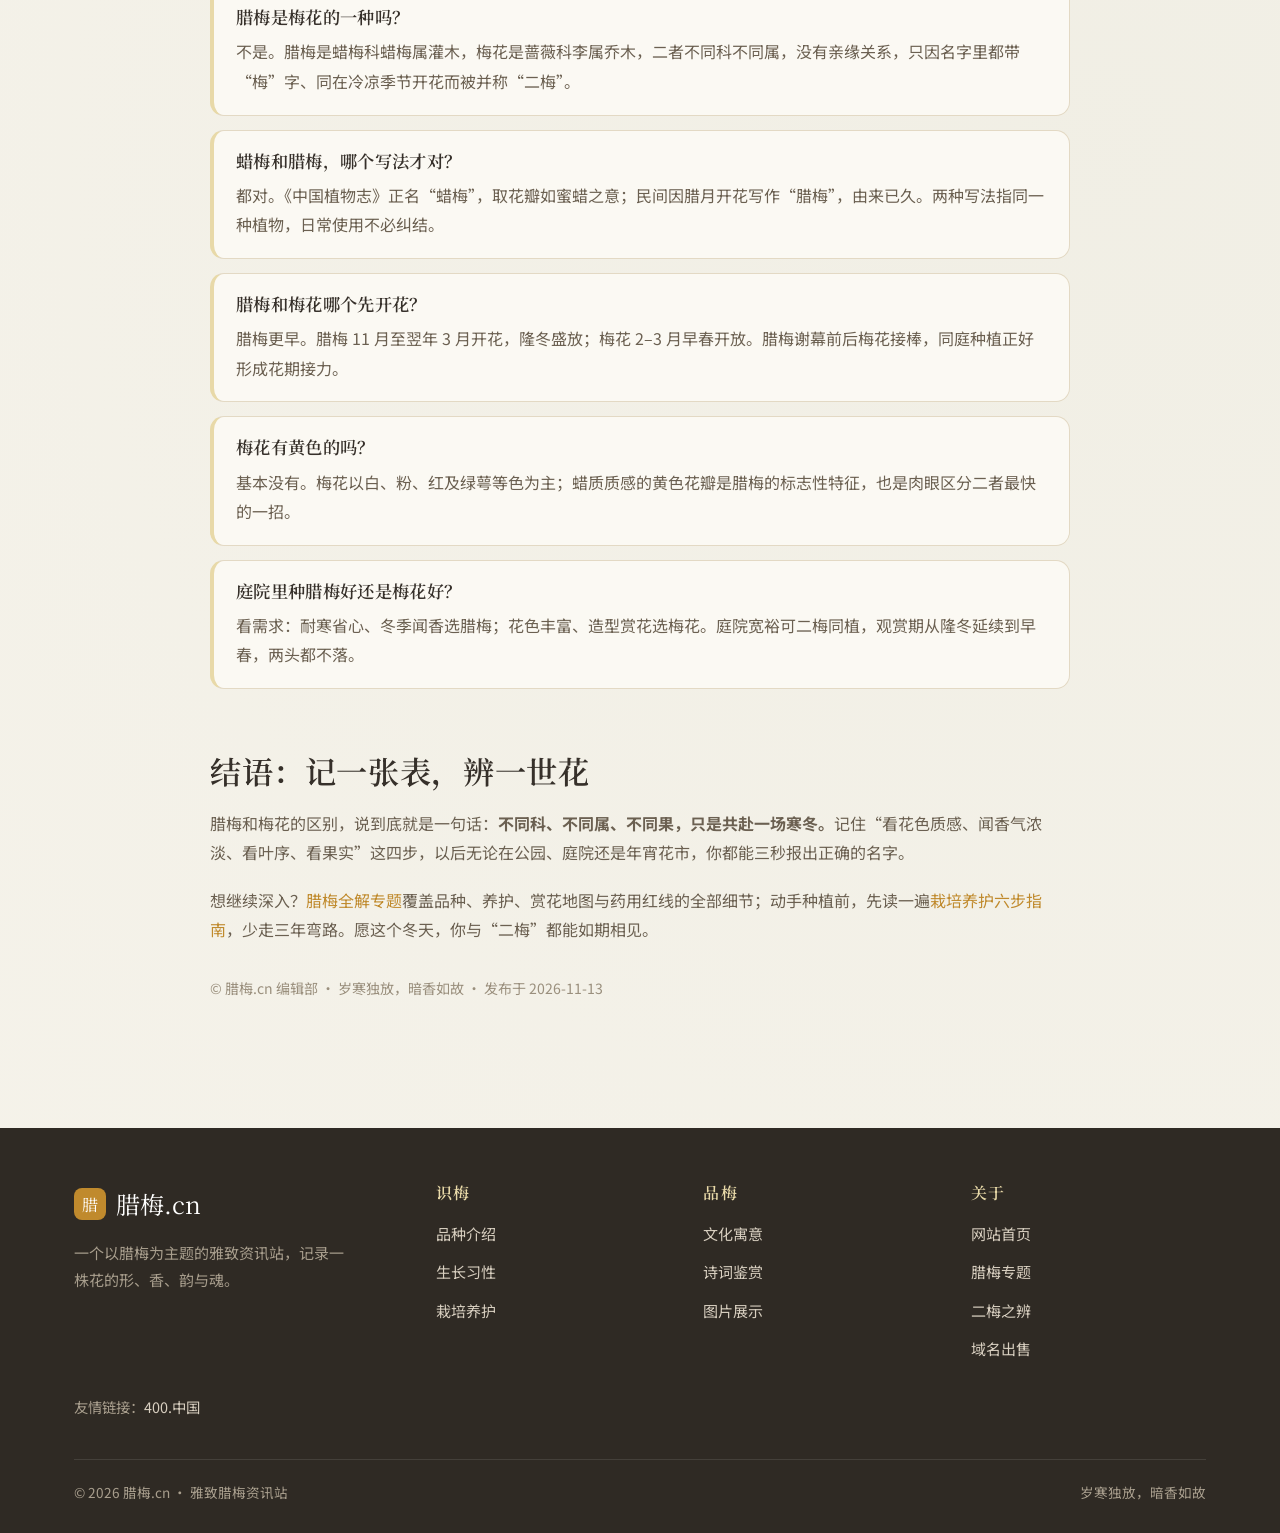
==== commit f595e53f: "全站页脚新增友情链接：400.中国（外链）" ====
--- a/chabie.html
+++ b/chabie.html
@@ -303,6 +303,7 @@
           </ul>
         </div>
       </div>
+      <div class="footer-friends">友情链接：<a href="https://400.中国/" target="_blank" rel="noopener" title="400电话官方办理申请中心">400.中国</a></div>
       <div class="footer-bottom">
         <span>© <span data-year>2026</span> 腊梅.cn · 雅致腊梅资讯站</span>
         <span>岁寒独放，暗香如故</span>
--- a/css/style.css
+++ b/css/style.css
@@ -356,6 +356,11 @@
 .footer-col h4 { color: var(--gold-soft); font-size: 1rem; letter-spacing: 0.1em; margin: 0 0 14px; }
 .footer-col ul { list-style: none; padding: 0; margin: 0; display: grid; gap: 9px; }
 .footer-col a { font-size: 0.94rem; }
+
+/* 友情链接（页脚） */
+.footer-friends { margin-top: 30px; font-size: 0.9rem; color: #a89e8d; }
+.footer-friends a { color: #d8cfc0; }
+.footer-friends a:hover { color: var(--gold-soft); }
 .footer-bottom {
   margin-top: 38px; padding-top: 20px; border-top: 1px solid rgba(255,255,255,0.10);
   display: flex; justify-content: space-between; flex-wrap: wrap; gap: 10px;
